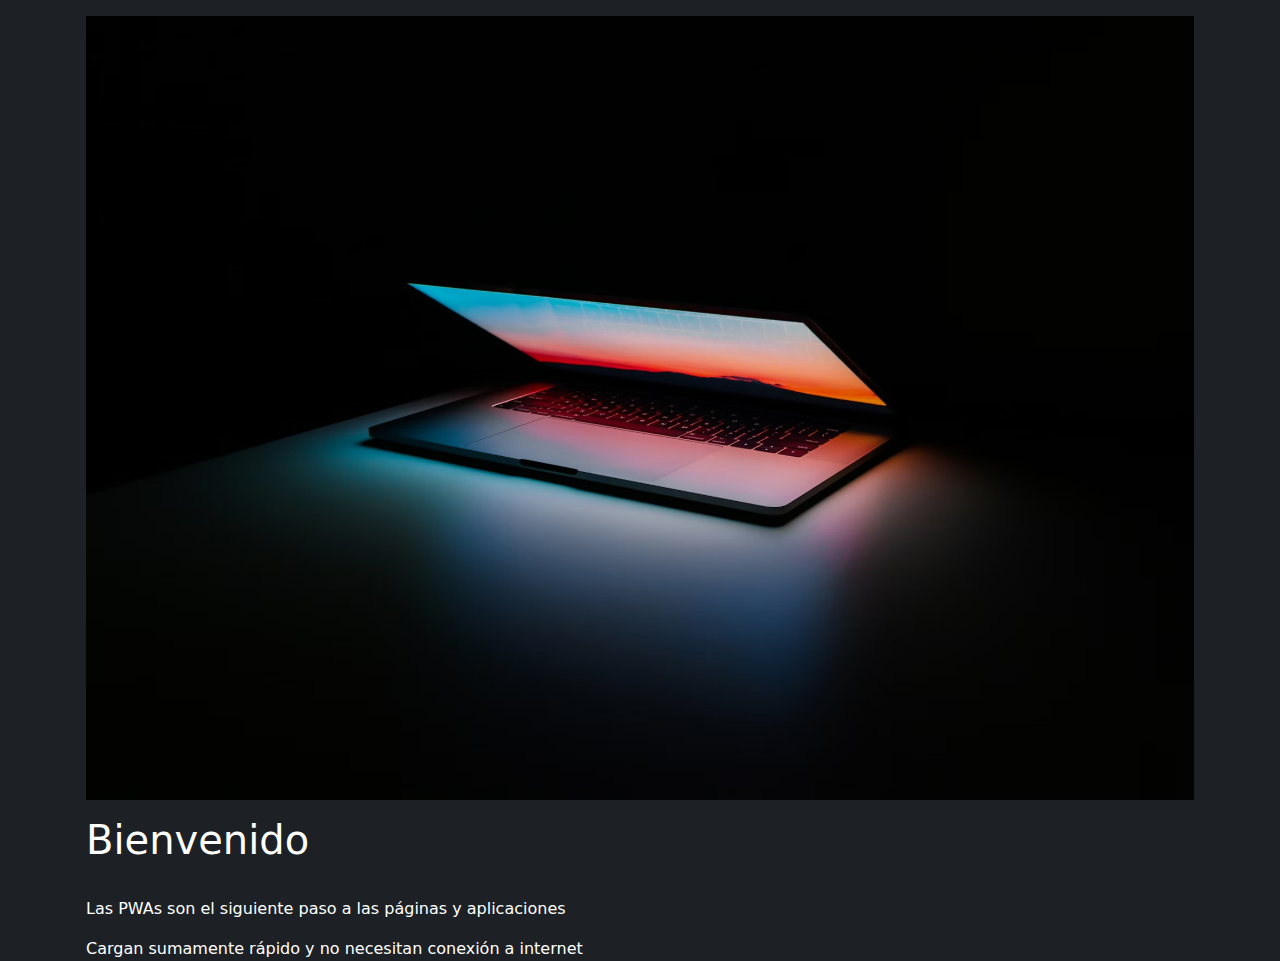
==== index.html @ a3427f9c "feat: Base project" ====
<!DOCTYPE html>
<html lang="es">
<head>
    <meta charset="UTF-8">
    <meta name="viewport" content="width=device-width, initial-scale=1.0">
    <title>Mi PWA</title>
    <link href="https://cdn.jsdelivr.net/npm/bootstrap@5.3.3/dist/css/bootstrap.min.css" rel="stylesheet" integrity="sha384-QWTKZyjpPEjISv5WaRU9OFeRpok6YctnYmDr5pNlyT2bRjXh0JMhjY6hW+ALEwIH" crossorigin="anonymous">
    <link rel="stylesheet" href="css/style.css">
</head>
<body class="container p-3">
    <img src="img/tec.avif"  alt="" class="img-fluid">
    <h1 class="mt-3">Bienvenido</h1>
    <hr>
    <p>
        Las PWAs son el siguiente paso a las páginas y aplicaciones 
    </p>
    <p>Cargan sumamente rápido y no necesitan conexión a internet</p>
    <script src="js/app.js"></script>
</body>
</html>
---- css/style.css ----
html, body {
    height: 100%;
    background-color: #1D2125;
}

h1, h2, h3, h4, h5, h6 {
    color: #FFFFFF;
}

hr {
    background-color: #FFFFFF;
}

p {
    color: #FFFFFF;
}
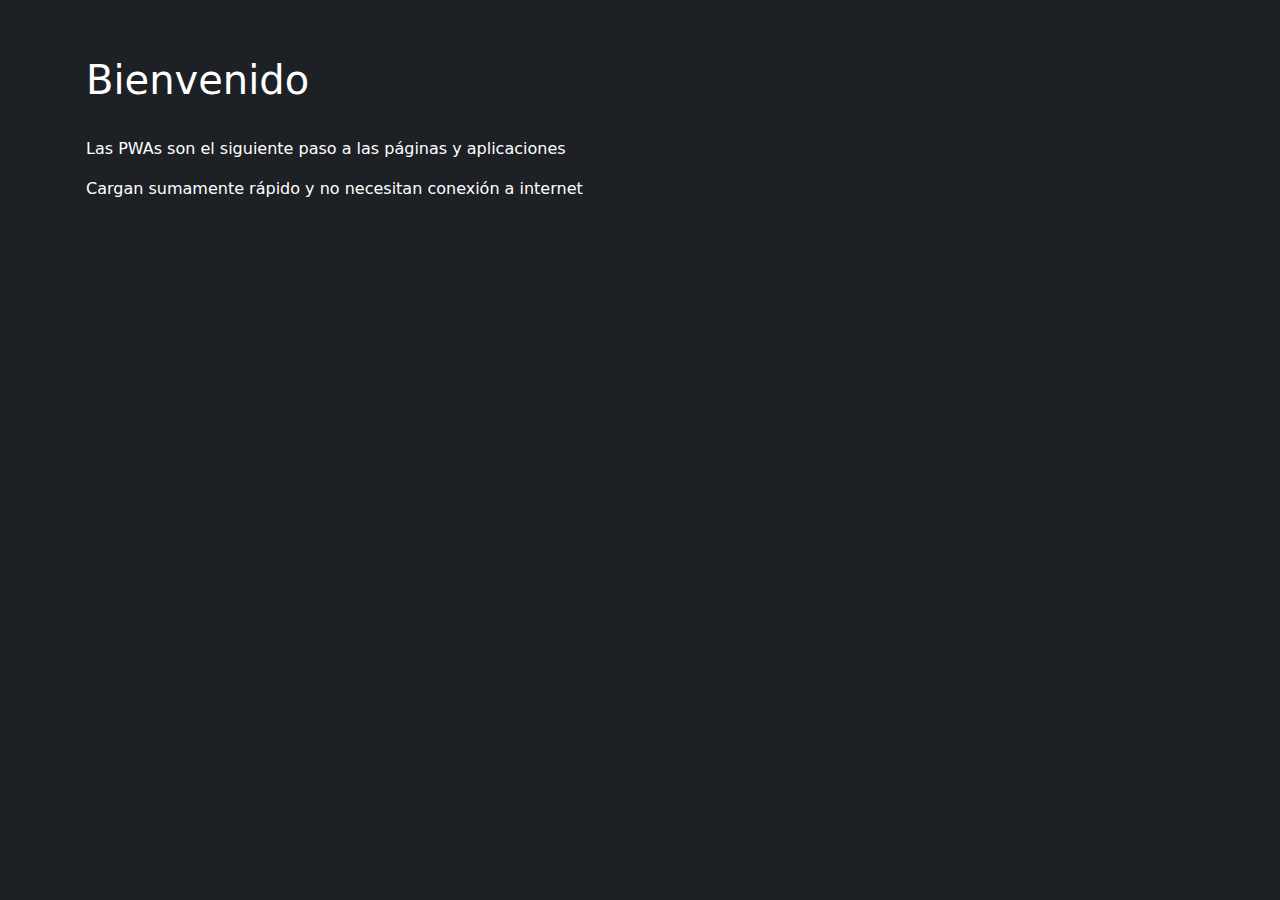
==== commit b9629d9f: "feat: manejo de errores en el fetch event" ====
--- a/index.html
+++ b/index.html
@@ -8,7 +8,7 @@
     <link rel="stylesheet" href="css/style.css">
 </head>
 <body class="container p-3">
-    <img src="img/tec.avif"  alt="" class="img-fluid">
+    <img src="img/tec2.avif"  alt="" class="img-fluid">
     <h1 class="mt-3">Bienvenido</h1>
     <hr>
     <p>
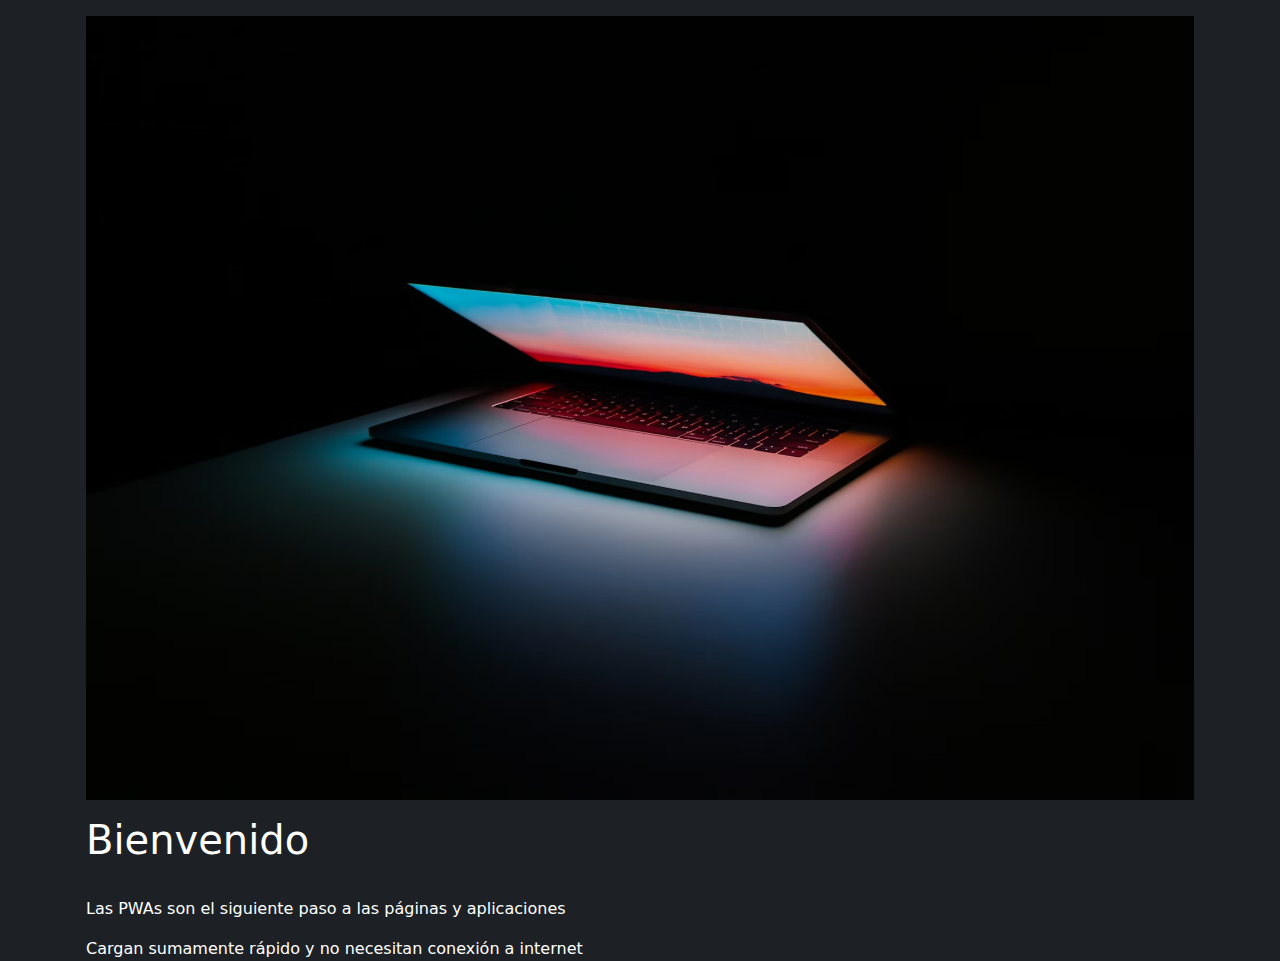
==== commit d28549cc: "feat: service worker activate" ====
--- a/index.html
+++ b/index.html
@@ -8,7 +8,7 @@
     <link rel="stylesheet" href="css/style.css">
 </head>
 <body class="container p-3">
-    <img src="img/tec2.avif"  alt="" class="img-fluid">
+    <img src="img/tec.avif"  alt="" class="img-fluid">
     <h1 class="mt-3">Bienvenido</h1>
     <hr>
     <p>
